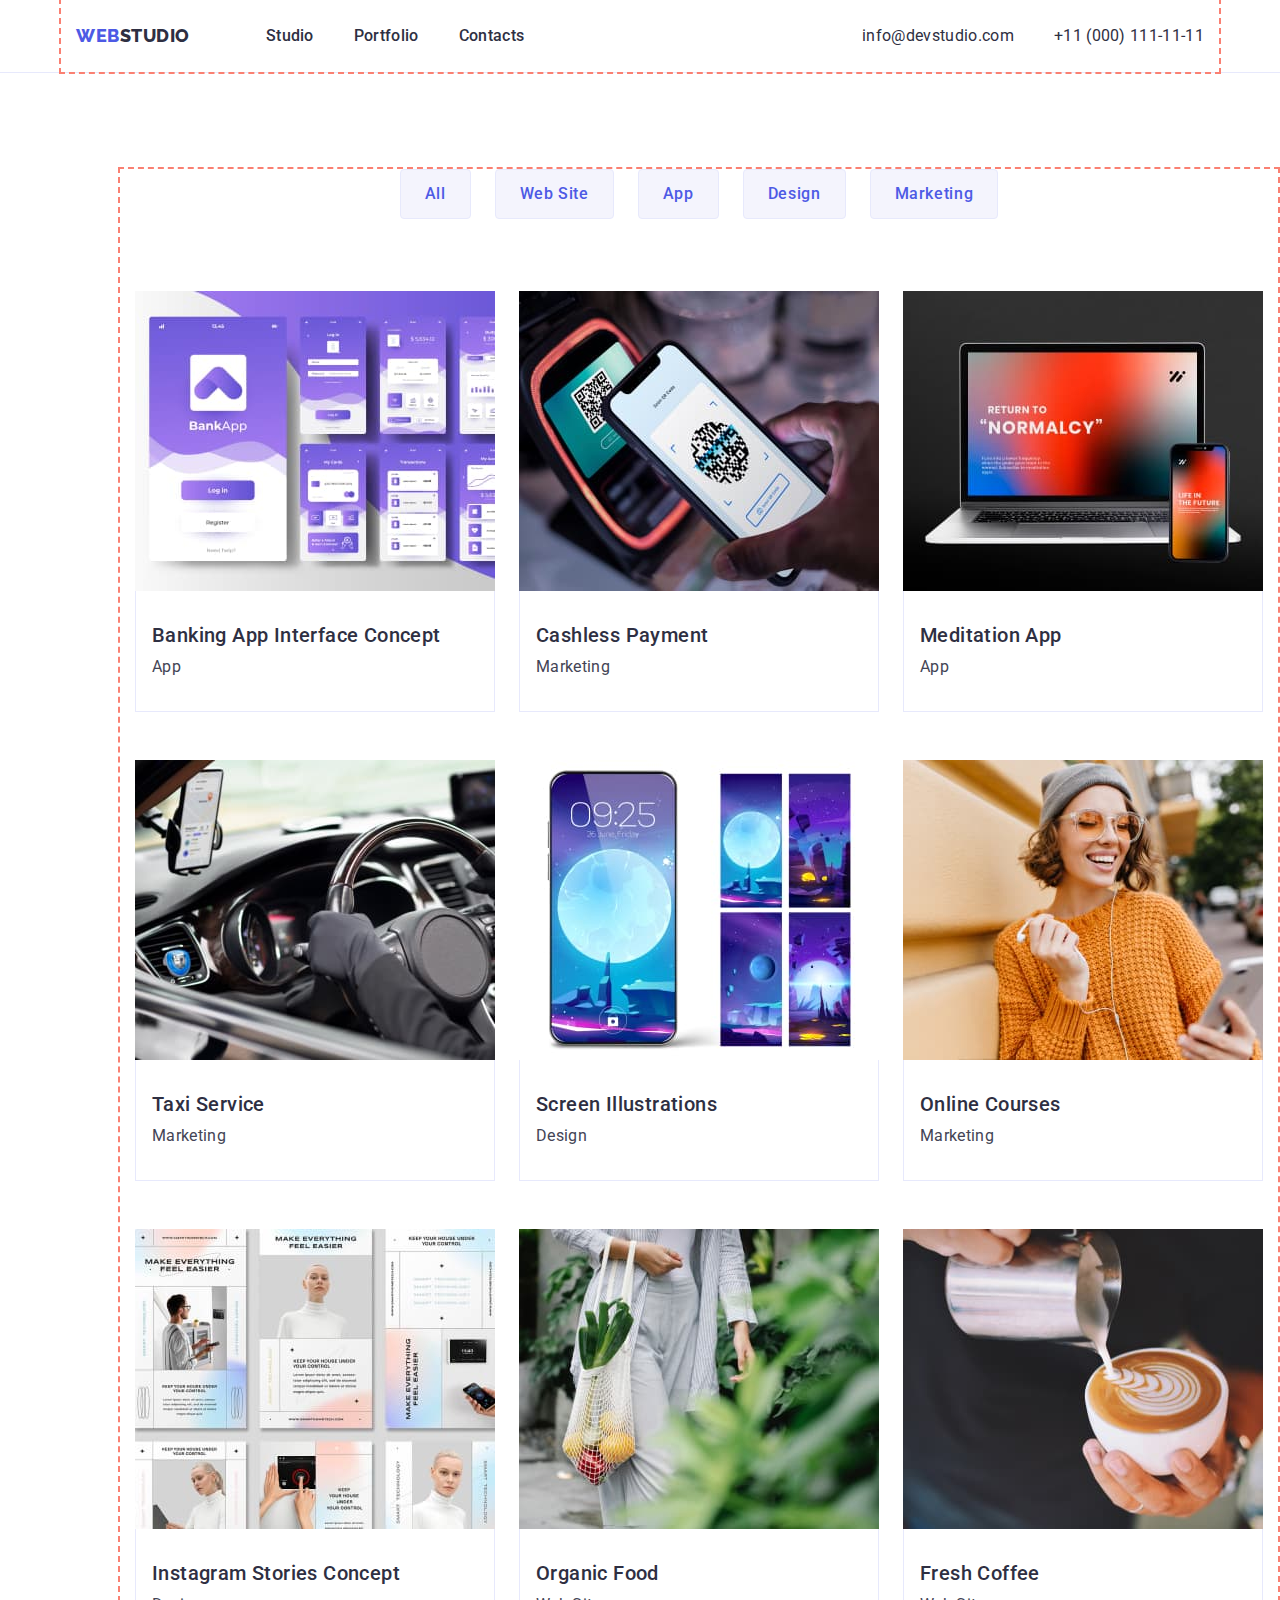
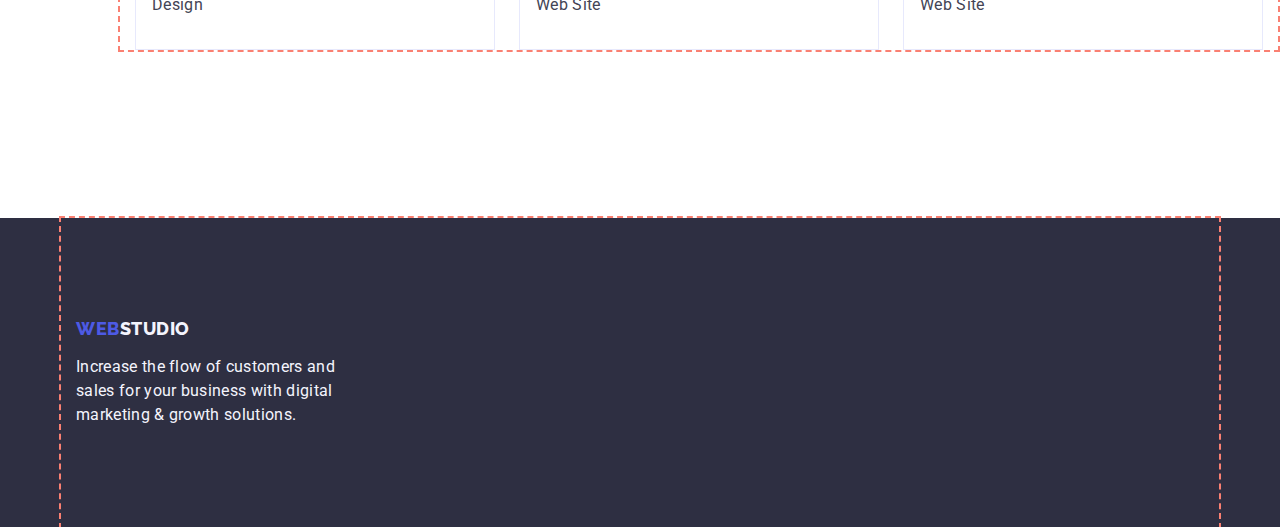
==== portfolio.html @ 025648f7 "Initial commit" ====
<!DOCTYPE html>
<html lang="en">
  <head>
    <meta charset="UTF-8" />
    <meta http-equiv="X-UA-Compatible" content="IE=edge" />
    <meta name="viewport" content="width=device-width, initial-scale=1.0" />
    <title>Portfolio</title>
    <link
      rel="stylesheet"
      href="https://cdn.jsdelivr.net/npm/modern-normalize@1.1.0/modern-normalize.min.css"
    />
    <link rel="preconnect" href="https://fonts.googleapis.com" />
    <link rel="preconnect" href="https://fonts.gstatic.com" crossorigin />
    <link
      href="https://fonts.googleapis.com/css2?family=Raleway:wght@800&family=Roboto:wght@400;500;700;900&display=swap"
      rel="stylesheet"
    />
    <link rel="stylesheet" href="./css/styles.css" />
  </head>
  <body>
    <!--Header section-->
    <header class="header">
      <div class="header-container container">
        <!--Navigation-->

        <nav class="header-nav">
          <a class="logo-link link" href="./index.html">
            Web<span class="header-logo">Studio</span></a
          >
          <ul class="nav-list list">
            <li class="nav-item">
              <a class="nav-link link" href="./index.html">Studio</a>
            </li>
            <li class="nav-item">
              <a class="nav-link link" href="./portfolio.html"> Portfolio</a>
            </li>
            <li class="nav-item">
              <a class="nav-link link" href="">Contacts</a>
            </li>
          </ul>
        </nav>
        <!--Contacts-->
        <address class="header-contacts">
          <ul class="contacts-list list">
            <li class="contacts-item">
              <a class="contacts-link link" href="mailto:info@devstudio.com">
                info@devstudio.com</a
              >
            </li>
            <li class="contacts-item">
              <a class="contacts-link link" href="tel:+110001111111">
                +11 (000) 111-11-11</a
              >
            </li>
          </ul>
        </address>
      </div>
    </header>
    <main>
      <!--Gallery-->
      <section class="gallery-section">
        <div class="portfolio-container container">
          <h1 class="filters-headline headline" hidden>Portfolio</h1>
          <!--Filters-->
          <ul class="filters-list list">
            <li class="filters-item">
              <button class="buttons" type="button">All</button>
            </li>
            <li class="filters-item">
              <button class="buttons" type="button">Web Site</button>
            </li>
            <li class="filters-item">
              <button class="buttons" type="button">App</button>
            </li>
            <li class="filters-item">
              <button class="buttons" type="button">Design</button>
            </li>
            <li class="filters-item">
              <button class="buttons" type="button">Marketing</button>
            </li>
          </ul>

          <!--Images-->
          <ul class="gallery-list list">
            <li class="gallery-item">
              <a class="gallery-link link" href="">
                <img
                  class="img-item"
                  src="./images/portfolio/img1.jpg"
                  alt="Banking App Interface Concept"
                  width="360"
                  height="300"
                />
                <div class="gallery-card-content">
                  <h2 class="gallery-title title">
                    Banking App Interface Concept
                  </h2>
                  <p class="gallery-text text">App</p>
                </div>
              </a>
            </li>
            <li class="gallery-item">
              <a class="gallery-link link" href="">
                <img
                  class="img-item"
                  src="./images/portfolio/img2.jpg"
                  alt="Cashless Payment"
                  width="360"
                  height="300"
                />
                <div class="gallery-card-content">
                  <h2 class="gallery-title title">Cashless Payment</h2>
                  <p class="gallery-text text">Marketing</p>
                </div>
              </a>
            </li>
            <li class="gallery-item">
              <a class="gallery-link link" href="">
                <img
                  class="img-item"
                  src="./images/portfolio/img3.jpg"
                  alt="Meditation App"
                  width="360"
                  height="300"
                />
                <div class="gallery-card-content">
                  <h2 class="gallery-title title">Meditation App</h2>
                  <p class="gallery-text text">App</p>
                </div>
              </a>
            </li>
            <li class="gallery-item">
              <a class="gallery-link link" href="">
                <img
                  class="img-item"
                  src="./images/portfolio/img4.jpg"
                  alt="Taxi Service"
                  width="360"
                  height="300"
                />
                <div class="gallery-card-content">
                  <h2 class="gallery-title title">Taxi Service</h2>
                  <p class="gallery-text text">Marketing</p>
                </div>
              </a>
            </li>
            <li class="gallery-item">
              <a class="gallery-link link" href="">
                <img
                  class="img-item"
                  src="./images/portfolio/img5.jpg"
                  alt="Screen Illustrations"
                  width="360"
                  height="300"
                />
                <div class="gallery-card-content">
                  <h2 class="gallery-title title">Screen Illustrations</h2>
                  <p class="gallery-text text">Design</p>
                </div>
              </a>
            </li>
            <li class="gallery-item">
              <a class="gallery-link link" href="">
                <img
                  class="img-item"
                  src="./images/portfolio/img6.jpg"
                  alt="Online Course"
                  width="360"
                  height="300"
                />
                <div class="gallery-card-content">
                  <h2 class="gallery-title title">Online Courses</h2>
                  <p class="gallery-text text">Marketing</p>
                </div>
              </a>
            </li>
            <li class="gallery-item">
              <a class="gallery-link link" href="">
                <img
                  class="img-item"
                  src="./images/portfolio/img7.jpg"
                  alt="Instagram Stories Concept"
                  width="360"
                  height="300"
                />
                <div class="gallery-card-content">
                  <h2 class="gallery-title title">Instagram Stories Concept</h2>
                  <p class="gallery-text text">Design</p>
                </div>
              </a>
            </li>
            <li class="gallery-item">
              <a class="gallery-link link" href="">
                <img
                  class="img-item"
                  src="./images/portfolio/img8.jpg"
                  alt="Organic Food"
                  width="360"
                  height="300"
                />
                <div class="gallery-card-content">
                  <h2 class="gallery-title title">Organic Food</h2>
                  <p class="gallery-text text">Web Site</p>
                </div>
              </a>
            </li>
            <li class="gallery-item">
              <a class="gallery-link link" href="">
                <img
                  class="img-item"
                  src="./images/portfolio/img9.jpg"
                  alt="Fresh Coffee"
                  width="360"
                  height="300"
                />
                <div class="gallery-card-content">
                  <h2 class="gallery-title title">Fresh Coffee</h2>
                  <p class="gallery-text text">Web Site</p>
                </div>
              </a>
            </li>
          </ul>
        </div>
      </section>
    </main>
    <!--Footer-->
    <div class="footer-wrapper">
      <div class="footer-container container">
        <footer class="footer-section">
          <a class="logo-link link" href="./index.html">
            Web<span class="footer-logo">Studio</span></a
          >
          <p class="logo-text">
            Increase the flow of customers and sales for your business with
            digital marketing & growth solutions.
          </p>
        </footer>
      </div>
    </div>
  </body>
</html>
---- css/styles.css ----
:root {
   /* Colors */
    --primary-bg-color: #FFFFFF;
    --primary-color: #434455;
    
    --main-title-color: #2E2F42;
    --main-text-color: #434455;
   
    /* Logo */
    --logo-color: #4D5AE5;
    --logo-accent-color: #2E2F42;
   
    /* Hero */
    --hero-main-title: #FFFFFF;
    --hero-bg-color: #2E2F42;
    --hero-btn-bgc: #4d5ae5;
    --hero-button-color: #FFFFFF;
    
    /*Contacts */
    --contacts-text-color: #2E2F42;
   
    /* Team section */
    --team-bg-color: #F4F4FD;
   
    /* Navigation */
    --nav-menu-color: #2E2F42;
    --hover-focus: #404BBF;
    
    /* Footer */
    --footer-bg-color: #2E2F42;
    --footer-logo-color: #F4F4FD;
    --footer-logo-text: #F4F4FD;
   
   /* Portfolio */
    --portfolio-btn-bgc: #F4F4FD;
    --portfolio-btn-color: #4d5ae5;
    --portfolio-btn-hover: #FFFFFF;
    
    
 }
/* Reset starts */
h1, 
h2, 
h3, 
h4, 
h6, 
p {
   margin: 0;
}
.list {
   list-style: none;
   padding: 0;
   margin: 0;
 }
.link {
   text-decoration: none;
   color: currentColor;
 }
img {
   display: block;
 }
button {
   cursor: pointer;
   font-family: inherit;
   color: currentColor;
 }
/* Reset ends */

 /* Main characteristics for body, titles, text and items */
body {
   background-color: var(--primary-bg-color);
   color:var(--primary-color);
   font-family: 'Roboto', sans-serif;
   font-style: normal;
   font-weight: 400;
   font-size: 16px;
   letter-spacing: 0.02em;
 }

.container {
   width: 1158px;
   margin: 0 auto;
   padding: 0 15px;
   
   
   outline: 2px dashed salmon;
   
 }
 /* Header 3 */
.title {
    color: var(--main-title-color);
    font-weight: 500;
    font-size: 20px;
    line-height: 1.2;
    letter-spacing: 0.02em;
    
}

/* Text on the page */
.text {
   color: var(--main-text-color);
   font-size: 16px;
   line-height: 1.5;
   letter-spacing: 0.02em;
}



 /* Header section */
.header {
   border-bottom: 1px solid #e7e9fc;
}
.header-container {
   display: flex;
   align-items: center;
   justify-content: space-between;
}

 /* Logo */
.logo-link {
    color: var(--logo-color);
    font-family: 'Raleway', sans-serif;
    font-weight: 800;
    font-size: 18px;
    line-height: 1.17;
    letter-spacing: 0.03em;
    text-transform: uppercase;
    padding: 0;
    margin-right: 76px;
 }
.header-logo {
    color: var(--logo-accent-color);
 }
.header-nav {
   display: flex;
   flex-direction: row;
   align-items: center;
}
.nav-list {
      display: flex;
      flex-direction: row;
      align-items: center;
      gap: 40px;
      margin-right: 332px;
   }
.nav-link{
    color: var(--nav-menu-color);
    font-weight: 500;
    line-height: 1.5;
    display: inline-block;
    padding: 24px 0;
 }
 
.nav-link:hover:hover, 
.nav-link:focus:focus 
 {
   color: var(--hover-focus);
 }


 /* Contacts */
.header-contacts {
   font-style: normal;
 }
.contacts-list {
   display: flex;
   flex-direction: row;
   align-items: center;
   gap: 40px;

 }
 
.contacts-link {
   color: var(--contacts-text-color);
   line-height: 1.5;
 } 

.contacts-link:hover, 
.contacts-link:focus {
   color: var(--hover-focus);
 }


 /* Hero section */
.hero-section {
   background-color: var(--hero-bg-color);
   padding: 188px 0;
 }

/* Hero heading */
.hero-container {
   display: flex;
   flex-direction: column;
   align-items: center;
   justify-content: center;
   gap: 48px;
   }
.hero-heading {
   color: var(--hero-main-title);
   font-weight: 700;
   font-size: 56px;
   line-height: 1.07;
   letter-spacing: 0.02em;
   max-width: 496px;
   text-align: center;
 }

.hero-button {
   background-color: var(--hero-btn-bgc);
   color: var(--hero-button-color);
   font-family: 'Roboto', sans-serif;
   font-weight: 500;
   font-size: 16px;
   line-height: 1.5;
   letter-spacing: 0.04em;
   padding: 16px 32px;
   border-radius: 4px;
   min-width: 169px;
   height: 56px;
   border: none;
}
.hero-button:hover,
.hero-button:focus {
    background-color: var(--hover-focus);
}

/* Priority section */
.priority-section {
   padding: 120px 0;
}
.priority-container {
   display: flex;
}
.priority-list {
   display: flex;
   flex-direction: row;
   align-items: flex-start;
   gap: 24px;
}
.priority-item {
   width: calc((100% - 72px) / 4);
}
.priority-title {
   margin-bottom: 8px;
}

/* Our work */
/* h2 */
.work-section {
padding-bottom: 120px;
}
.work-list {
   display: flex;
   flex-wrap: wrap;
   justify-content: space-between;
   gap: 24px;
}
.work-item {
   width: calc((100% - 48px) / 3);
}
.headline {
   color: var(--main-title-color);
   font-weight: 700;
   font-size: 36px;
   line-height: 1.11;
   text-align: center;
   text-transform: capitalize;
   letter-spacing: 0.02em;
   margin-bottom: 72px;
}


/* Our team */
.team-wrapper {
   background-color: var(--team-bg-color);
}
.team-section {
   padding: 120px 0;
}
.team-list {
   display: flex;
   flex-wrap: wrap;
   justify-content: space-between;
   gap: 24px;
}
.team-item {
   background-color: var(--primary-bg-color);
   width: calc((100% - 72px) / 4);
}
.card-content {
   display: flex;
   flex-direction: column;
   justify-content: center;
   align-items: center;
   padding: 32px 16px;
   border-radius: 0px 0px 4px 4px;
}
.team-title {
   text-align: center;
   margin-bottom: 8px
}
.team-text {
   text-align: center;
}
/* Footer */
.footer-wrapper {
    background-color: var(--footer-bg-color);
}
.footer-section {
  padding-top: 100px;
  padding-bottom: 100px;
}

.footer-logo {
    color:var(--footer-logo-color);
}
.footer-section .link {
   display: inline-block;
   margin-bottom: 16px;
}
.logo-text {
   color: var(--footer-logo-text);
   line-height: 1.5;
   width: 264px;
}


/* Portfolio */
/* Filters */
.filters-list {
   display: flex;
   justify-content: center;
   gap: 24px; 
   margin-bottom: 72px;
}
.buttons {
   background-color: var(--portfolio-btn-bgc);
   color: var(--portfolio-btn-color);
   border: 1px solid #E7E9FC;
   border-radius: 4px;
   font-family: 'Roboto', sans-serif;
   font-weight: 500;
   font-size: 16px;
   line-height: 1.5;
   letter-spacing: 0.04em;
   padding: 12px 24px;
   border-radius: 4px;
   
}
.buttons:hover, .buttons:focus {
    background-color: var(--hover-focus);
    color: var(--portfolio-btn-hover);
   border: 1px solid transparent;
}
/*Gallery */
.gallery-section {
   padding: 96px 120px;
}

.gallery-list {
   display: flex;
   flex-direction: row;
   flex-wrap: wrap;
   justify-content: space-between;
   column-gap: 24px;
   row-gap: 48px;
   margin-bottom: 72px;
}
.gallery-item {
   width: calc((100% - 48px) / 3);
   
}

.gallery-card-content {
   display: flex;
   flex-direction: column;
   padding: 32px 16px;
   border: 1px solid #e7e9fc;
   border-top: none;
}
.gallery-title {
   margin-bottom: 8px;
}
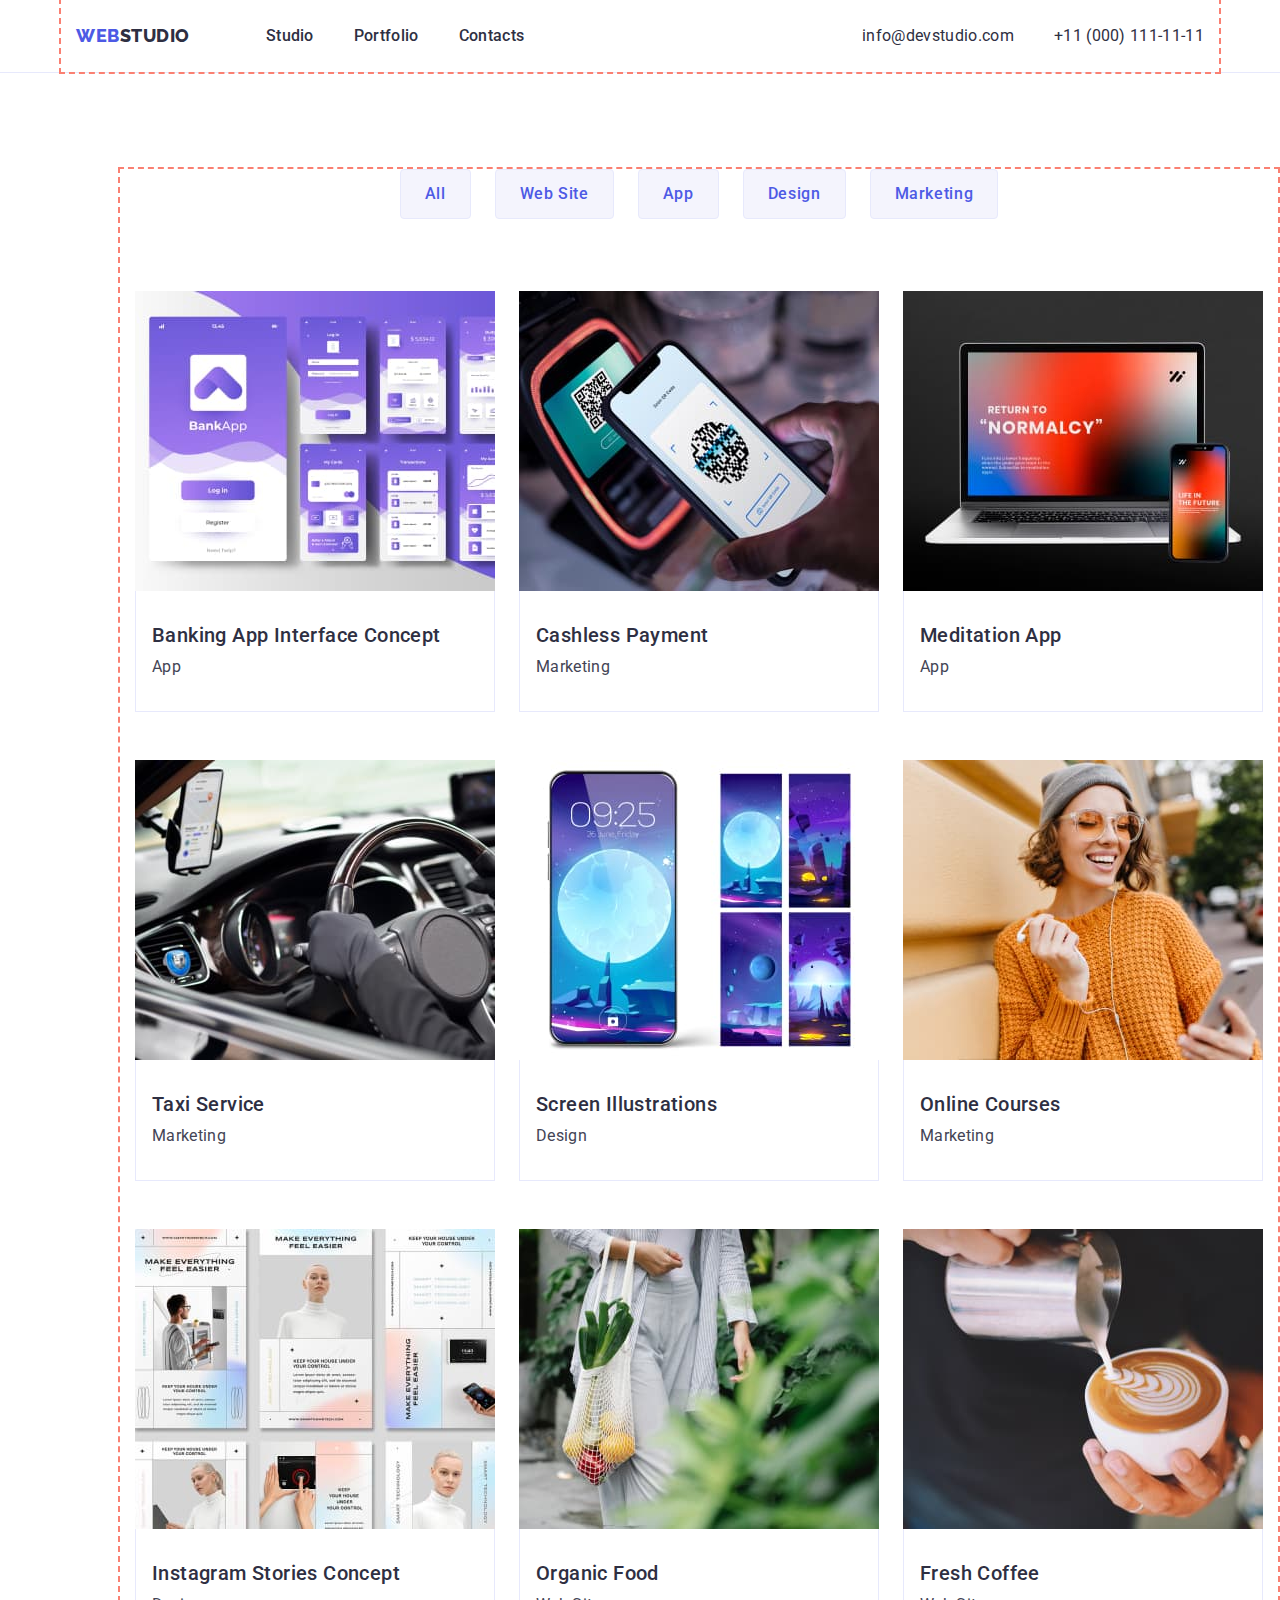
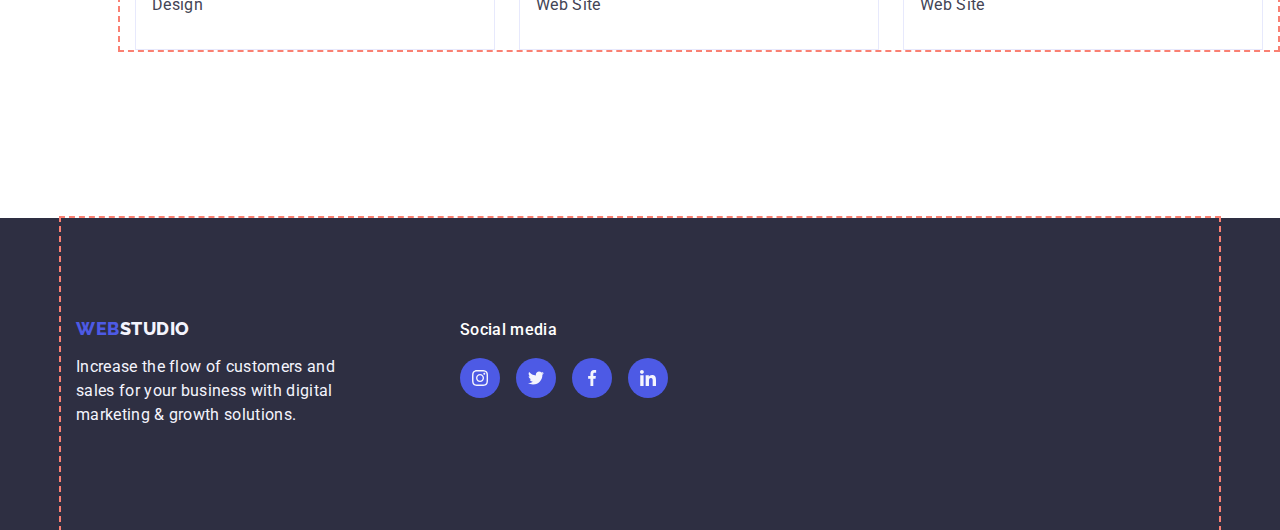
==== commit 2d859349: "updated styles.css; created new section in index.html" ====
--- a/portfolio.html
+++ b/portfolio.html
@@ -227,13 +227,68 @@
     <div class="footer-wrapper">
       <div class="footer-container container">
         <footer class="footer-section">
-          <a class="logo-link link" href="./index.html">
-            Web<span class="footer-logo">Studio</span></a
-          >
-          <p class="logo-text">
-            Increase the flow of customers and sales for your business with
-            digital marketing & growth solutions.
-          </p>
+          <div class="logo-side">
+            <a class="logo-link footer-link link" href="./index.html">
+              Web<span class="footer-logo">Studio</span></a
+            >
+            <p class="logo-text">
+              Increase the flow of customers and sales for your business with
+              digital marketing & growth solutions.
+            </p>
+          </div>
+          <div class="social-media">
+            <p class="footer-text text">Social media</p>
+            <ul class="socials-list footer-list list">
+              <li class="socials-item">
+                <a
+                  class="socials-link link"
+                  href="https://www.instagram.com/"
+                  rel="noopener noreferer"
+                  aria-label="instagram"
+                >
+                  <svg class="socials-icon" width="16" height="16">
+                    <use href="./images/icons.svg#icon-instagram"></use>
+                  </svg>
+                </a>
+              </li>
+              <li class="socials-item">
+                <a
+                  class="socials-link link"
+                  href="https://twitter.com/"
+                  rel="noopener noreferer"
+                  aria-label="twitter"
+                >
+                  <svg class="socials-icon" width="16" height="16">
+                    <use href="./images/icons.svg#icon-twitter"></use>
+                  </svg>
+                </a>
+              </li>
+              <li class="socials-item">
+                <a
+                  class="socials-link link"
+                  href="https://www.facebook.com/"
+                  rel="noopener noreferer"
+                  aria-label="facebook"
+                >
+                  <svg class="socials-icon" width="16" height="16">
+                    <use href="./images/icons.svg#icon-facebook"></use>
+                  </svg>
+                </a>
+              </li>
+              <li class="socials-item">
+                <a
+                  class="socials-link link"
+                  href="https://www.linkedin.com/"
+                  rel="noopener noreferer"
+                  aria-label="linkedin"
+                >
+                  <svg class="socials-icon" width="16" height="16">
+                    <use href="./images/icons.svg#icon-linkedin"></use>
+                  </svg>
+                </a>
+              </li>
+            </ul>
+          </div>
         </footer>
       </div>
     </div>
--- a/css/styles.css
+++ b/css/styles.css
@@ -12,7 +12,7 @@
    
     /* Hero */
     --hero-main-title: #FFFFFF;
-    --hero-bg-color: #2E2F42;
+    --hero-bg-color: rgba(46, 47, 66, 0.7);
     --hero-btn-bgc: #4d5ae5;
     --hero-button-color: #FFFFFF;
     
@@ -183,7 +183,15 @@
 
  /* Hero section */
 .hero-section {
+   max-width: 1440px;
+   margin-right: auto;
+   margin-left: auto;
+   background-image: url(../images/background-img/Dark-bg.png),
+   url(../images/background-img/people-office.jpg);
    background-color: var(--hero-bg-color);
+   background-repeat: no-repeat;
+   background-size: cover;
+   box-shadow: 0px 4px 4px rgba(0, 0, 0, 0.25);
    padding: 188px 0;
  }
 
@@ -208,6 +216,7 @@
 .hero-button {
    background-color: var(--hero-btn-bgc);
    color: var(--hero-button-color);
+   box-shadow: 0px 4px 4px rgba(0, 0, 0, 0.15);
    font-family: 'Roboto', sans-serif;
    font-weight: 500;
    font-size: 16px;
@@ -228,17 +237,24 @@
 .priority-section {
    padding: 120px 0;
 }
-.priority-container {
-   display: flex;
-}
 .priority-list {
    display: flex;
    flex-direction: row;
-   align-items: flex-start;
+   align-items: center;
+   justify-content: center;
    gap: 24px;
 }
 .priority-item {
    width: calc((100% - 72px) / 4);
+}
+.icon-wrapper {
+   background-color: #F4F4FD;
+   border-radius: 4px;
+   width: 264px;
+   height: 112px;
+   display: flex;
+   align-items: center;
+   justify-content: center;
 }
 .priority-title {
    margin-bottom: 8px;
@@ -258,6 +274,7 @@
 .work-item {
    width: calc((100% - 48px) / 3);
 }
+
 .headline {
    color: var(--main-title-color);
    font-weight: 700;
@@ -282,10 +299,13 @@
    flex-wrap: wrap;
    justify-content: space-between;
    gap: 24px;
+   
 }
 .team-item {
    background-color: var(--primary-bg-color);
    width: calc((100% - 72px) / 4);
+   box-shadow: 0px 1px 6px rgba(46, 47, 66, 0.08), 0px 1px 1px rgba(46, 47, 66, 0.16), 0px 2px 1px rgba(46, 47, 66, 0.08);
+      border-radius: 0px 0px 4px 4px;
 }
 .card-content {
    display: flex;
@@ -301,20 +321,98 @@
 }
 .team-text {
    text-align: center;
-}
+   margin-bottom: 8px;
+}
+.socials-list {
+   display: flex;
+   align-items: center;
+   gap: 24px;
+}
+.socials-item {
+   width: 40px;
+   height: 40px;
+   display: flex;
+   align-items: center;
+   justify-content: center;
+   order: 1;
+   flex-grow: 0;
+   background: #4D5AE5;
+   border-radius: 50%;
+}
+.socials-link {
+   width:16px;
+   height:16px;
+}
+.socials-item:hover,
+.socials-item:focus {
+   background: #404BBF;
+}
+/* Customers */
+.customers-section {
+   padding: 120px 0;
+}
+.customers-title {
+   font-weight: 700;
+   font-size: 36px;
+   line-height: 1.11;
+   text-align: center;
+   text-transform: capitalize;
+   margin-bottom: 72px;
+}
+.customers-list {
+   display: flex;
+   align-items: center;
+   gap: 24px;
+}
+.customers-item {
+   display: flex;
+   align-items: center;
+   justify-content: center;
+   order: 1;
+   flex-grow: 0;
+   width: 168px;
+   height: 88px;
+   border: 1px solid #8E8F99;
+   border-radius: 4px;
+}
+.customers-link {
+   width: 104px;
+   height: 56px;
+}
+.customers-icon {
+   fill: #8E8F99;
+}
+.customers-icon:hover,
+.customers-icon:focus {
+   fill: #404BBF;
+}
+
 /* Footer */
 .footer-wrapper {
-    background-color: var(--footer-bg-color);
+   background-color: var(--footer-bg-color);
 }
 .footer-section {
   padding-top: 100px;
   padding-bottom: 100px;
-}
-
+  display: flex;
+  
+}
+.logo-side {
+   width: 264px;
+   height: 112px;
+   margin-right: 120px;
+}
+.social-media {
+   width: 208px;
+   height: 80px;
+}
+.footer-list {
+   gap: 16px;
+}
 .footer-logo {
     color:var(--footer-logo-color);
 }
-.footer-section .link {
+.logo-link.footer-link {
    display: inline-block;
    margin-bottom: 16px;
 }
@@ -324,6 +422,15 @@
    width: 264px;
 }
 
+.footer-text {
+   color: #FFFFFF;
+   font-weight: 500;
+   margin-bottom: 16px;
+}
+.footer-list .socials-item:hover,
+.footer-list .socials-item:focus {
+   background-color: #31D0AA;
+}
 
 /* Portfolio */
 /* Filters */
@@ -348,9 +455,11 @@
    
 }
 .buttons:hover, .buttons:focus {
-    background-color: var(--hover-focus);
-    color: var(--portfolio-btn-hover);
+   background-color: var(--hover-focus);
+   color: var(--portfolio-btn-hover);
    border: 1px solid transparent;
+   box-shadow: 0px 3px 1px rgba(0, 0, 0, 0.1), 0px 2px 1px rgba(0, 0, 0, 0.08), 0px 2px 2px rgba(0, 0, 0, 0.12);
+
 }
 /*Gallery */
 .gallery-section {
@@ -368,9 +477,11 @@
 }
 .gallery-item {
    width: calc((100% - 48px) / 3);
-   
-}
-
+}
+.gallery-item:hover,
+.gallery-item:focus {
+   box-shadow: 0px 1px 6px rgba(46, 47, 66, 0.08), 0px 1px 1px rgba(46, 47, 66, 0.16), 0px 2px 1px rgba(46, 47, 66, 0.08);
+}
 .gallery-card-content {
    display: flex;
    flex-direction: column;
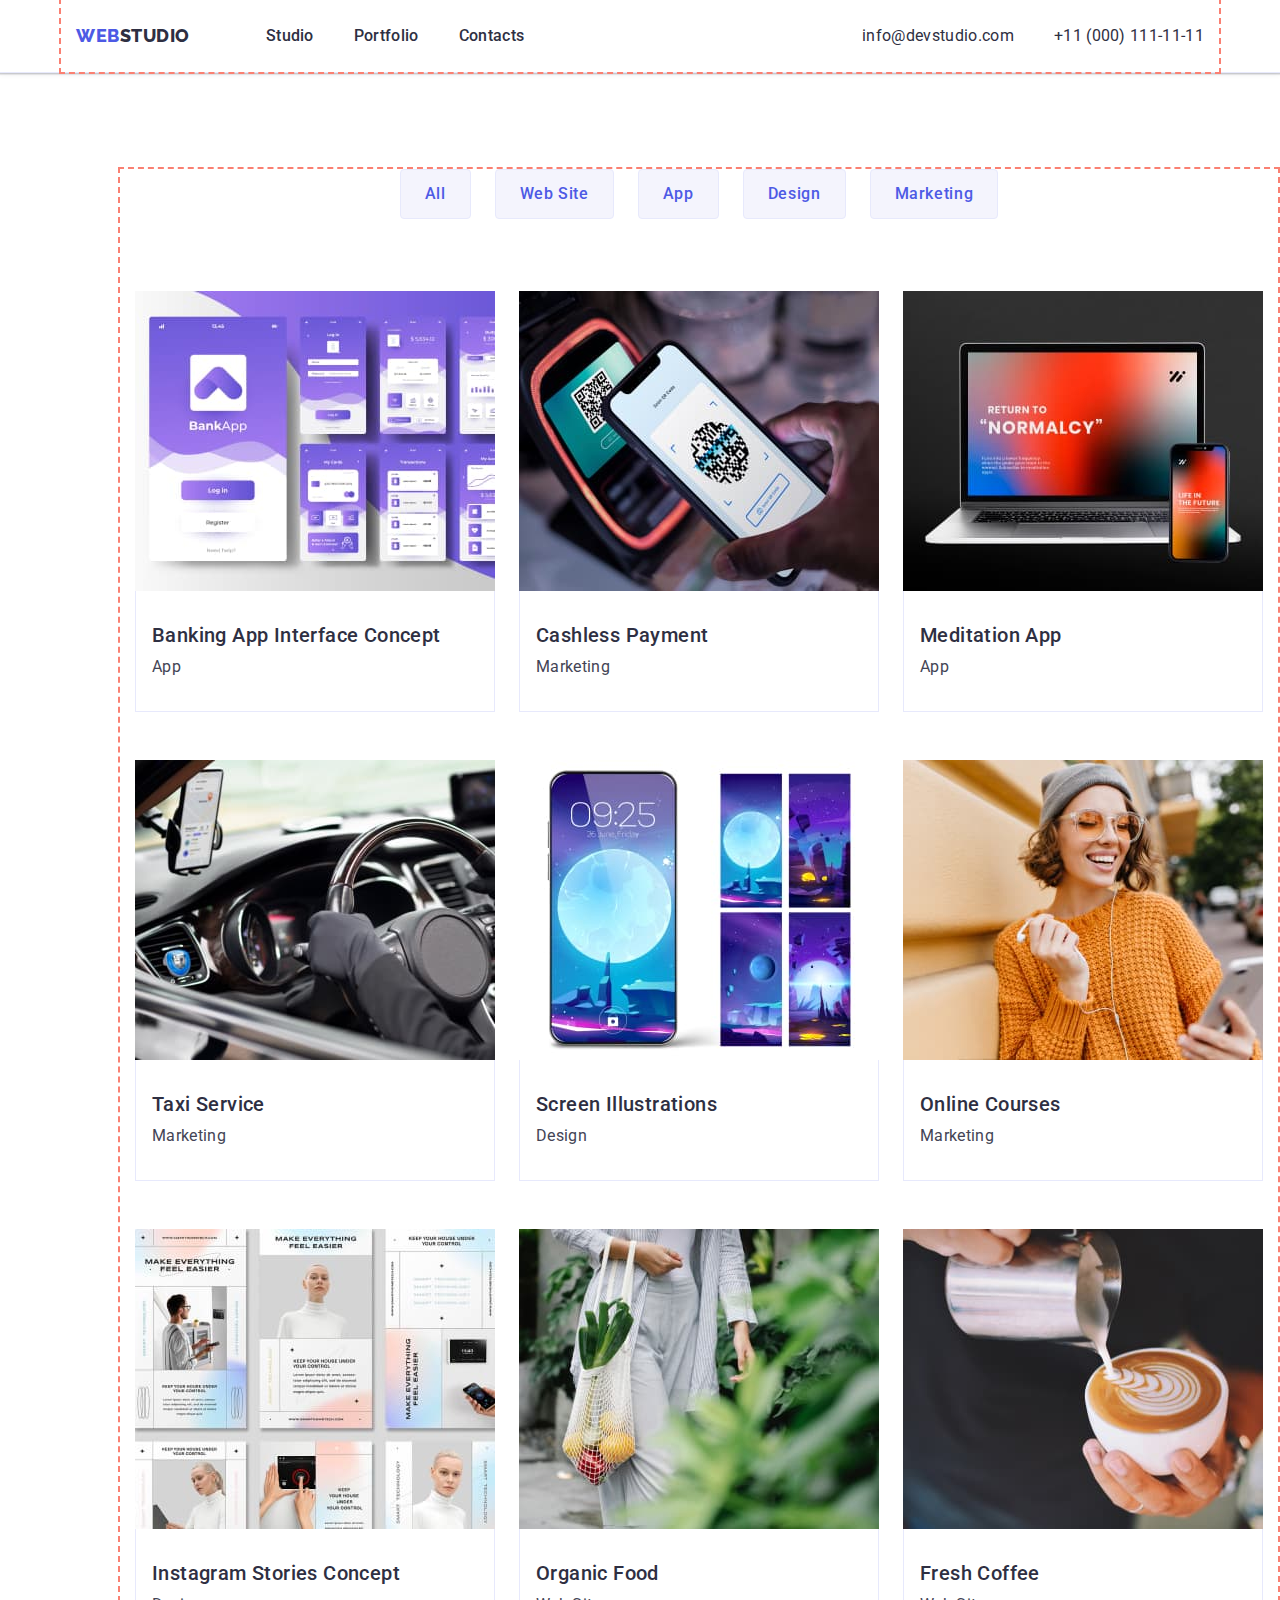
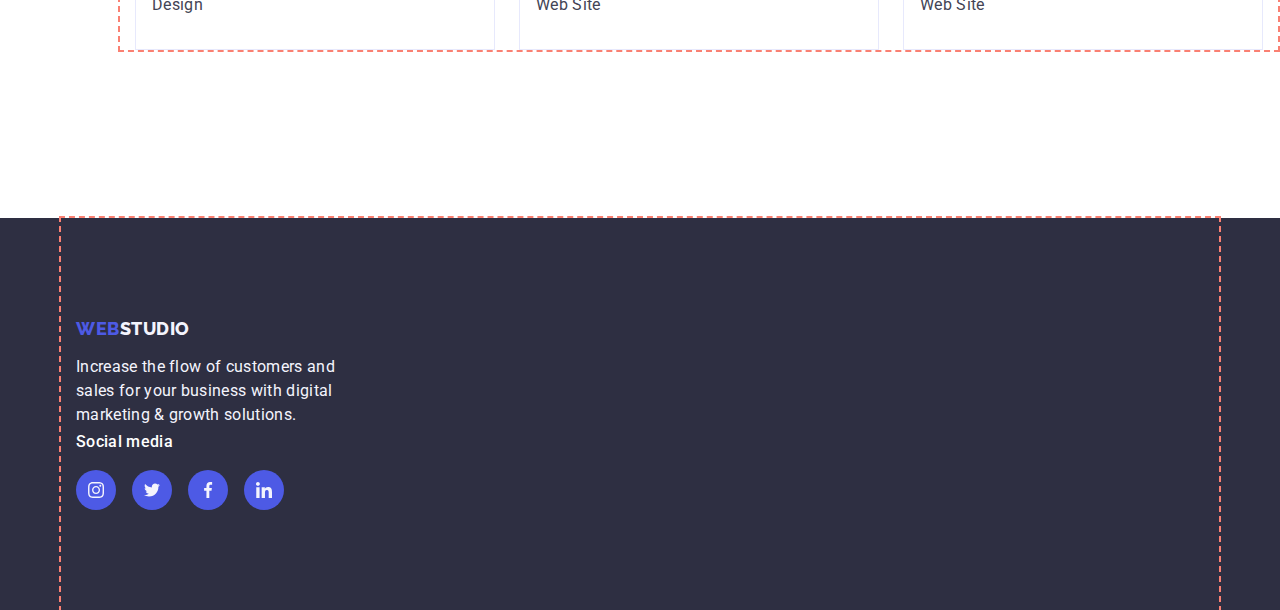
==== commit 14cb77f5: "updated styles.css" ====
--- a/portfolio.html
+++ b/portfolio.html
@@ -244,10 +244,11 @@
                   class="socials-link link"
                   href="https://www.instagram.com/"
                   rel="noopener noreferer"
+                  target="_blank"
                   aria-label="instagram"
                 >
                   <svg class="socials-icon" width="16" height="16">
-                    <use href="./images/icons.svg#icon-instagram"></use>
+                    <use href="./images/icon.svg#icon-instagram"></use>
                   </svg>
                 </a>
               </li>
@@ -256,10 +257,11 @@
                   class="socials-link link"
                   href="https://twitter.com/"
                   rel="noopener noreferer"
+                  target="_blank"
                   aria-label="twitter"
                 >
                   <svg class="socials-icon" width="16" height="16">
-                    <use href="./images/icons.svg#icon-twitter"></use>
+                    <use href="./images/icon.svg#icon-twitter"></use>
                   </svg>
                 </a>
               </li>
@@ -268,10 +270,11 @@
                   class="socials-link link"
                   href="https://www.facebook.com/"
                   rel="noopener noreferer"
+                  target="_blank"
                   aria-label="facebook"
                 >
                   <svg class="socials-icon" width="16" height="16">
-                    <use href="./images/icons.svg#icon-facebook"></use>
+                    <use href="./images/icon.svg#icon-facebook"></use>
                   </svg>
                 </a>
               </li>
@@ -280,10 +283,11 @@
                   class="socials-link link"
                   href="https://www.linkedin.com/"
                   rel="noopener noreferer"
+                  target="_blank"
                   aria-label="linkedin"
                 >
                   <svg class="socials-icon" width="16" height="16">
-                    <use href="./images/icons.svg#icon-linkedin"></use>
+                    <use href="./images/icon.svg#icon-linkedin"></use>
                   </svg>
                 </a>
               </li>
--- a/css/styles.css
+++ b/css/styles.css
@@ -18,18 +18,25 @@
     
     /*Contacts */
     --contacts-text-color: #2E2F42;
-   
-    /* Team section */
-    --team-bg-color: #F4F4FD;
-   
+
     /* Navigation */
     --nav-menu-color: #2E2F42;
     --hover-focus: #404BBF;
     
+    /* Team section */
+    --team-bg-color: #F4F4FD;
+   --link-color: #4d5ae5;
+   --svg-fill: #f4f4fd;
+
+   /* Customers */
+   --customers-link-color: #8e8f99;
+
     /* Footer */
     --footer-bg-color: #2E2F42;
     --footer-logo-color: #F4F4FD;
     --footer-logo-text: #F4F4FD;
+    --footer-right-side-color: #FFFFFF;
+    --footer-icon-fill: #f4f4fd;
    
    /* Portfolio */
     --portfolio-btn-bgc: #F4F4FD;
@@ -108,7 +115,8 @@
 
  /* Header section */
 .header {
-   border-bottom: 1px solid #e7e9fc;
+   border-bottom: 1px solid #E7E9FC;
+   box-shadow: 0px 2px 1px rgba(46, 47, 66, 0.08), 0px 1px 1px rgba(46, 47, 66, 0.16), 0px 1px 6px rgba(46, 47, 66, 0.08);
 }
 .header-container {
    display: flex;
@@ -186,11 +194,12 @@
    max-width: 1440px;
    margin-right: auto;
    margin-left: auto;
-   background-image: url(../images/background-img/Dark-bg.png),
+   background-image: linear-gradient(rgba(46, 47, 66, 0.7), rgba(46, 47, 66, 0.7)),
    url(../images/background-img/people-office.jpg);
    background-color: var(--hero-bg-color);
    background-repeat: no-repeat;
    background-size: cover;
+   background-position: center;
    box-shadow: 0px 4px 4px rgba(0, 0, 0, 0.25);
    padding: 188px 0;
  }
@@ -248,6 +257,7 @@
    width: calc((100% - 72px) / 4);
 }
 .icon-wrapper {
+   margin-bottom: 8px;
    background-color: #F4F4FD;
    border-radius: 4px;
    width: 264px;
@@ -297,22 +307,24 @@
 .team-list {
    display: flex;
    flex-wrap: wrap;
-   justify-content: space-between;
+   justify-content: center;
    gap: 24px;
    
 }
 .team-item {
    background-color: var(--primary-bg-color);
    width: calc((100% - 72px) / 4);
-   box-shadow: 0px 1px 6px rgba(46, 47, 66, 0.08), 0px 1px 1px rgba(46, 47, 66, 0.16), 0px 2px 1px rgba(46, 47, 66, 0.08);
-      border-radius: 0px 0px 4px 4px;
+   box-shadow:0px 1px 6px rgba(46, 47, 66, 0.08),
+   0px 1px 1px rgba(46, 47, 66, 0.16),
+   0px 2px 1px rgba(46, 47, 66, 0.08);
+   border-radius: 0px 0px 4px 4px;
 }
 .card-content {
    display: flex;
    flex-direction: column;
    justify-content: center;
    align-items: center;
-   padding: 32px 16px;
+   padding: 32px 0;
    border-radius: 0px 0px 4px 4px;
 }
 .team-title {
@@ -331,21 +343,22 @@
 .socials-item {
    width: 40px;
    height: 40px;
-   display: flex;
-   align-items: center;
-   justify-content: center;
-   order: 1;
-   flex-grow: 0;
-   background: #4D5AE5;
-   border-radius: 50%;
 }
 .socials-link {
-   width:16px;
-   height:16px;
-}
-.socials-item:hover,
-.socials-item:focus {
+   width: 100%;
+   height: 100%;
+   background-color: var(--link-color);
+   border-radius: 50%;  
+   display: flex;
+   align-items: center;
+   justify-content: center;
+}
+.socials-link:hover,
+.socials-link:focus {
    background: #404BBF;
+}
+.socials-icon {
+   fill: var(--svg-fill);
 }
 /* Customers */
 .customers-section {
@@ -354,7 +367,7 @@
 .customers-title {
    font-weight: 700;
    font-size: 36px;
-   line-height: 1.11;
+   line-height: 1.1;
    text-align: center;
    text-transform: capitalize;
    margin-bottom: 72px;
@@ -365,42 +378,49 @@
    gap: 24px;
 }
 .customers-item {
-   display: flex;
-   align-items: center;
-   justify-content: center;
-   order: 1;
-   flex-grow: 0;
-   width: 168px;
+   width: calc((100% - 120px) / 6);
    height: 88px;
-   border: 1px solid #8E8F99;
-   border-radius: 4px;
+  
 }
 .customers-link {
-   width: 104px;
-   height: 56px;
+   width: 100%;
+   height: 100%; 
+   border: 1px solid #8E8F99; 
+   border-radius: 4px; 
+   display: flex;
+   align-items: center;
+   justify-content: center;
+   color: var(--customers-link-color);
+}
+.customers-link:hover,
+.customers-link:focus {
+   border-color: #404bbf;
+   color: #404bbf;
 }
 .customers-icon {
-   fill: #8E8F99;
-}
-.customers-icon:hover,
-.customers-icon:focus {
-   fill: #404BBF;
-}
+   fill: currentColor;
+}
+
 
 /* Footer */
 .footer-wrapper {
    background-color: var(--footer-bg-color);
 }
+
 .footer-section {
   padding-top: 100px;
   padding-bottom: 100px;
-  display: flex;
   
+}
+.footer-container {
+   display: flex;
+  align-items: baseline;
+  gap: 120px;
 }
 .logo-side {
    width: 264px;
    height: 112px;
-   margin-right: 120px;
+   
 }
 .social-media {
    width: 208px;
@@ -423,13 +443,17 @@
 }
 
 .footer-text {
-   color: #FFFFFF;
+   color: var(--footer-right-side-color);
    font-weight: 500;
    margin-bottom: 16px;
 }
-.footer-list .socials-item:hover,
-.footer-list .socials-item:focus {
+
+.footer-list .socials-link:hover,
+.footer-list .socials-link:focus {
    background-color: #31D0AA;
+}
+.footer-list .socials-icon {
+   fill: var(--footer-icon-fill);
 }
 
 /* Portfolio */
@@ -478,8 +502,11 @@
 .gallery-item {
    width: calc((100% - 48px) / 3);
 }
-.gallery-item:hover,
-.gallery-item:focus {
+.gallery-link {
+   display: block;
+}
+.gallery-link:hover,
+.gallery-link:focus {
    box-shadow: 0px 1px 6px rgba(46, 47, 66, 0.08), 0px 1px 1px rgba(46, 47, 66, 0.16), 0px 2px 1px rgba(46, 47, 66, 0.08);
 }
 .gallery-card-content {
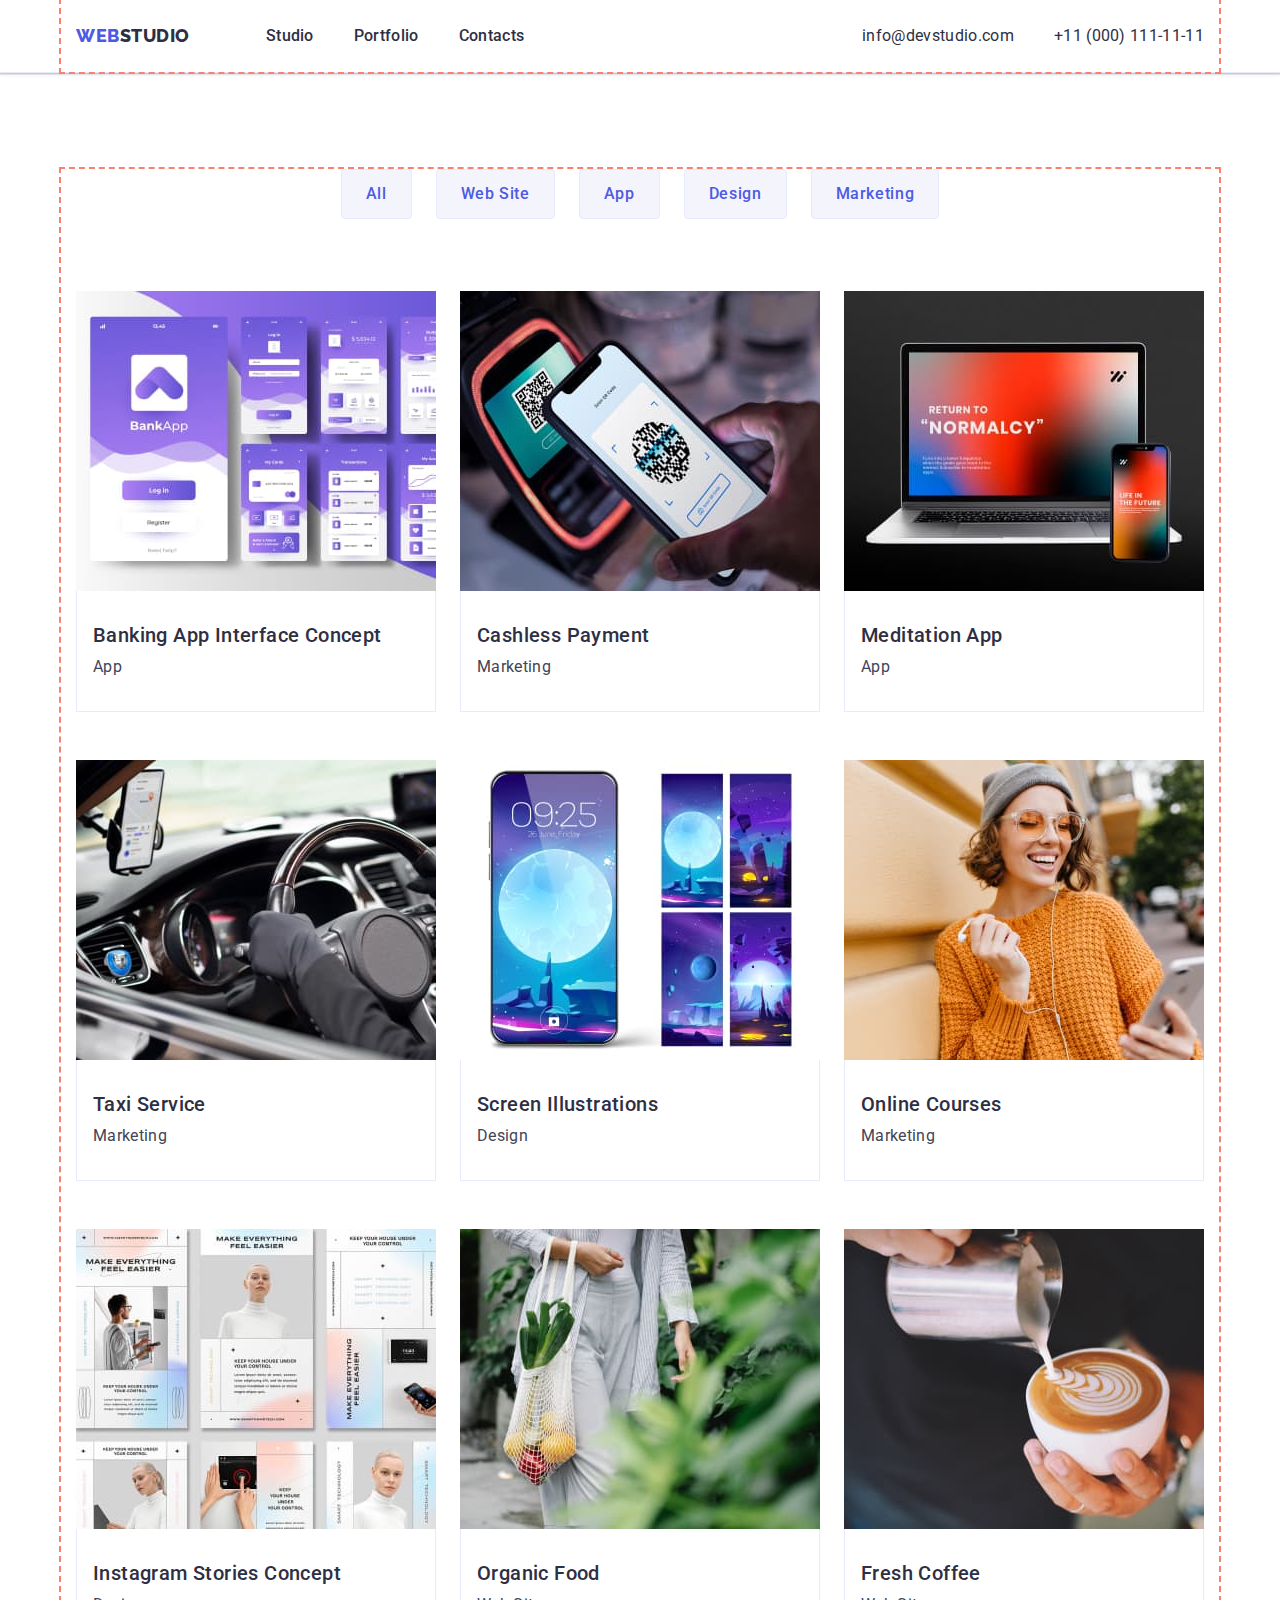
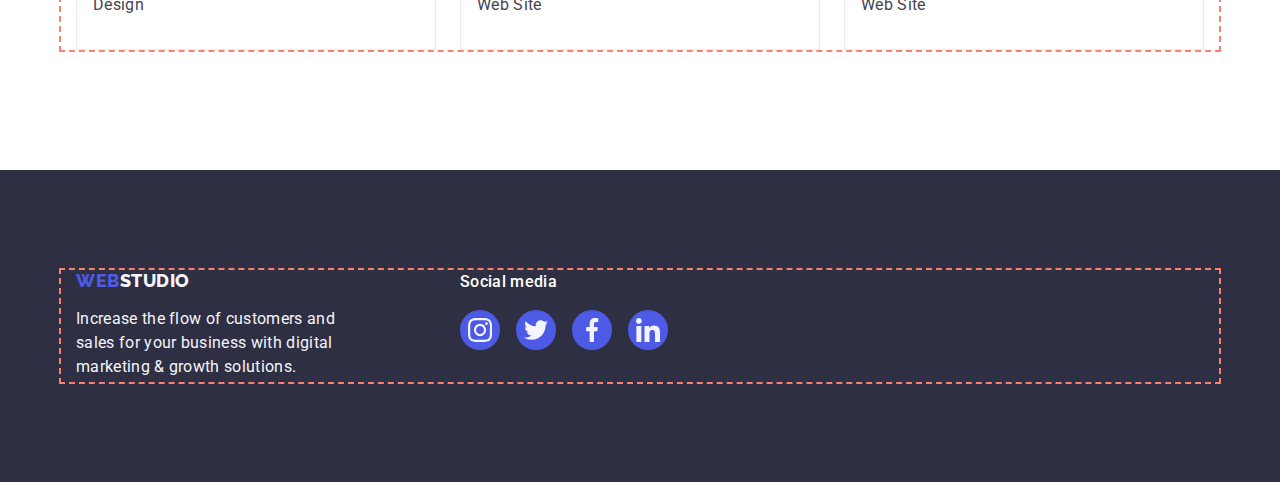
==== commit c9b65617: "updated styles.css" ====
--- a/portfolio.html
+++ b/portfolio.html
@@ -225,8 +225,8 @@
     </main>
     <!--Footer-->
     <div class="footer-wrapper">
-      <div class="footer-container container">
-        <footer class="footer-section">
+      <footer class="footer-section">
+        <div class="footer-container container">
           <div class="logo-side">
             <a class="logo-link footer-link link" href="./index.html">
               Web<span class="footer-logo">Studio</span></a
@@ -247,7 +247,7 @@
                   target="_blank"
                   aria-label="instagram"
                 >
-                  <svg class="socials-icon" width="16" height="16">
+                  <svg class="socials-icon" width="24" height="24">
                     <use href="./images/icon.svg#icon-instagram"></use>
                   </svg>
                 </a>
@@ -260,7 +260,7 @@
                   target="_blank"
                   aria-label="twitter"
                 >
-                  <svg class="socials-icon" width="16" height="16">
+                  <svg class="socials-icon" width="24" height="24">
                     <use href="./images/icon.svg#icon-twitter"></use>
                   </svg>
                 </a>
@@ -273,7 +273,7 @@
                   target="_blank"
                   aria-label="facebook"
                 >
-                  <svg class="socials-icon" width="16" height="16">
+                  <svg class="socials-icon" width="24" height="24">
                     <use href="./images/icon.svg#icon-facebook"></use>
                   </svg>
                 </a>
@@ -286,15 +286,15 @@
                   target="_blank"
                   aria-label="linkedin"
                 >
-                  <svg class="socials-icon" width="16" height="16">
+                  <svg class="socials-icon" width="24" height="24">
                     <use href="./images/icon.svg#icon-linkedin"></use>
                   </svg>
                 </a>
               </li>
             </ul>
           </div>
-        </footer>
-      </div>
+        </div>
+      </footer>
     </div>
   </body>
 </html>
--- a/css/styles.css
+++ b/css/styles.css
@@ -298,11 +298,9 @@
 
 
 /* Our team */
-.team-wrapper {
-   background-color: var(--team-bg-color);
-}
 .team-section {
    padding: 120px 0;
+   background-color: var(--team-bg-color);
 }
 .team-list {
    display: flex;
@@ -312,12 +310,13 @@
    
 }
 .team-item {
+   box-shadow:0px 1px 6px rgba(46, 47, 66, 0.08),
+      0px 1px 1px rgba(46, 47, 66, 0.16),
+      0px 2px 1px rgba(46, 47, 66, 0.08);
+   border-radius: 0px 0px 4px 4px;
    background-color: var(--primary-bg-color);
    width: calc((100% - 72px) / 4);
-   box-shadow:0px 1px 6px rgba(46, 47, 66, 0.08),
-   0px 1px 1px rgba(46, 47, 66, 0.16),
-   0px 2px 1px rgba(46, 47, 66, 0.08);
-   border-radius: 0px 0px 4px 4px;
+   
 }
 .card-content {
    display: flex;
@@ -338,6 +337,7 @@
 .socials-list {
    display: flex;
    align-items: center;
+   justify-content: center;
    gap: 24px;
 }
 .socials-item {
@@ -487,9 +487,12 @@
 }
 /*Gallery */
 .gallery-section {
-   padding: 96px 120px;
-}
-
+   padding-top: 96px;
+   padding-bottom: 120px;
+}
+.filters-list {
+   margin-bottom: 72px;
+}
 .gallery-list {
    display: flex;
    flex-direction: row;
@@ -497,7 +500,6 @@
    justify-content: space-between;
    column-gap: 24px;
    row-gap: 48px;
-   margin-bottom: 72px;
 }
 .gallery-item {
    width: calc((100% - 48px) / 3);
